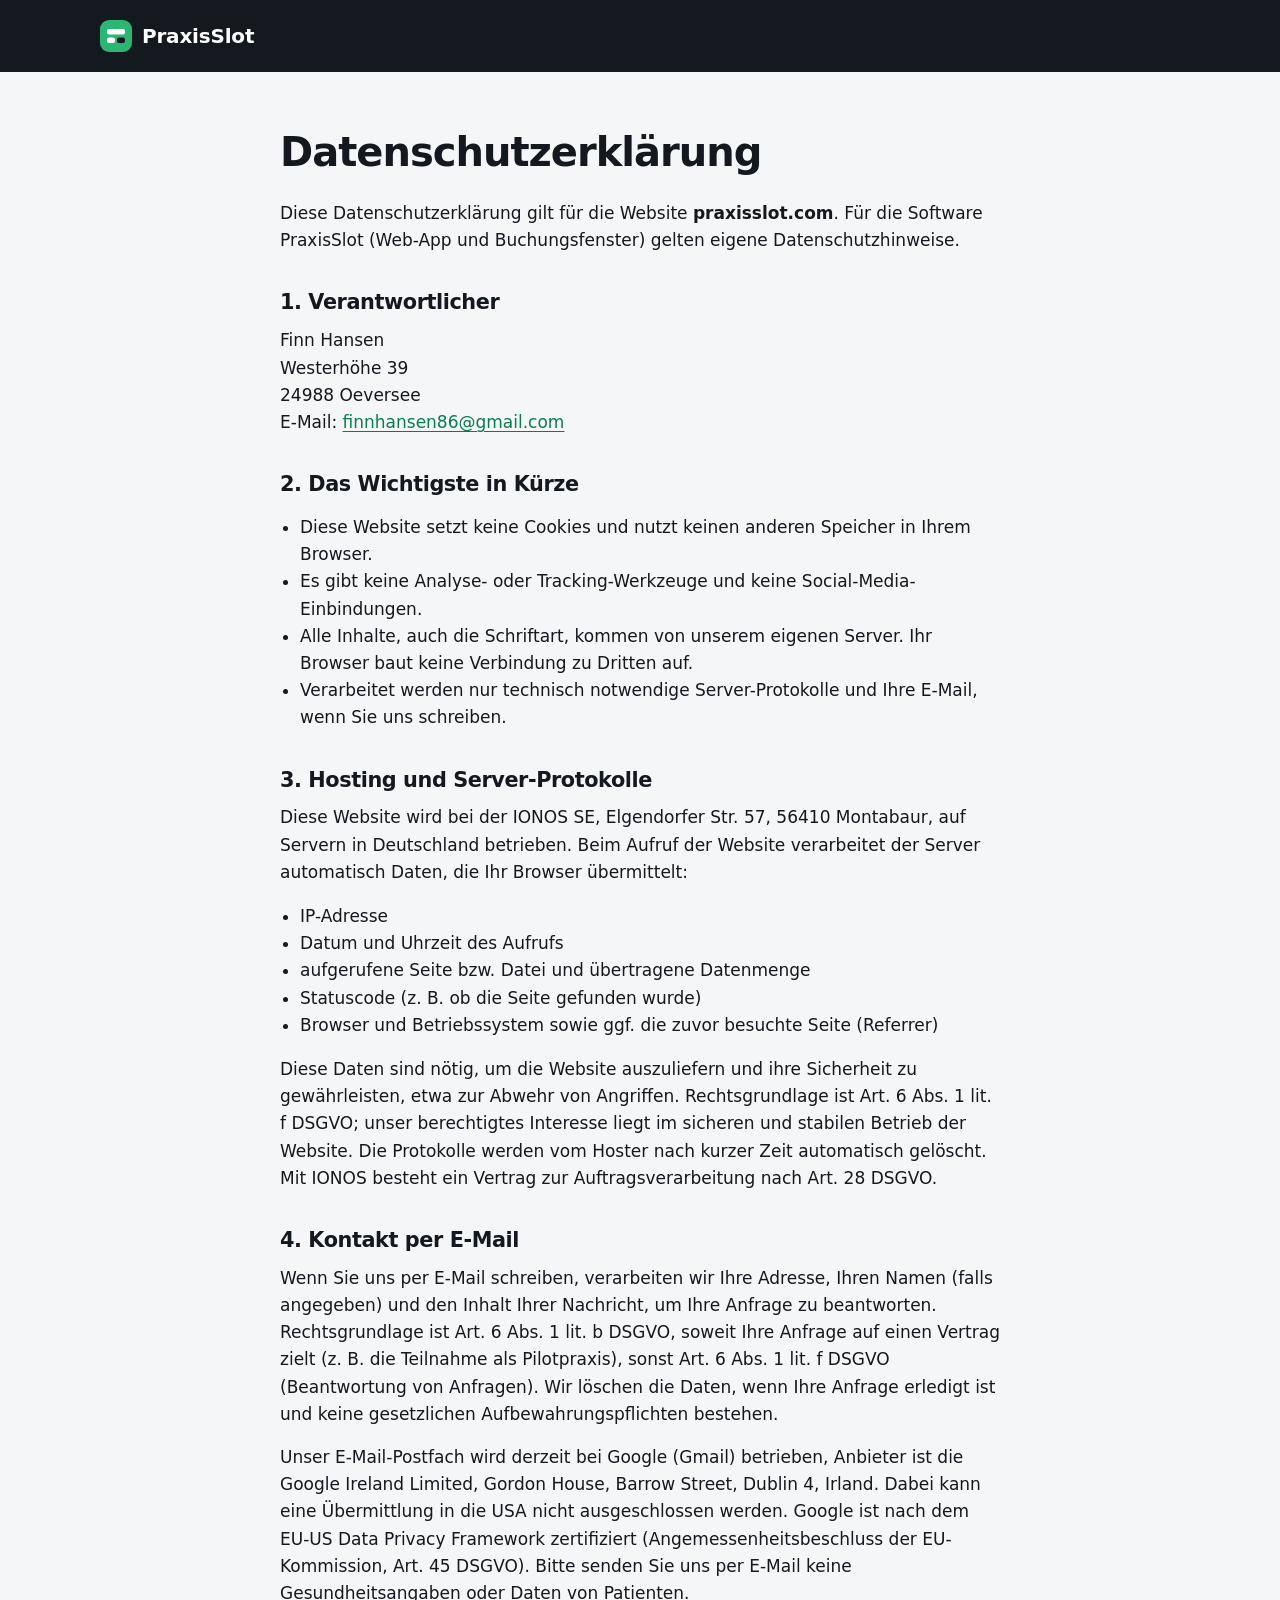
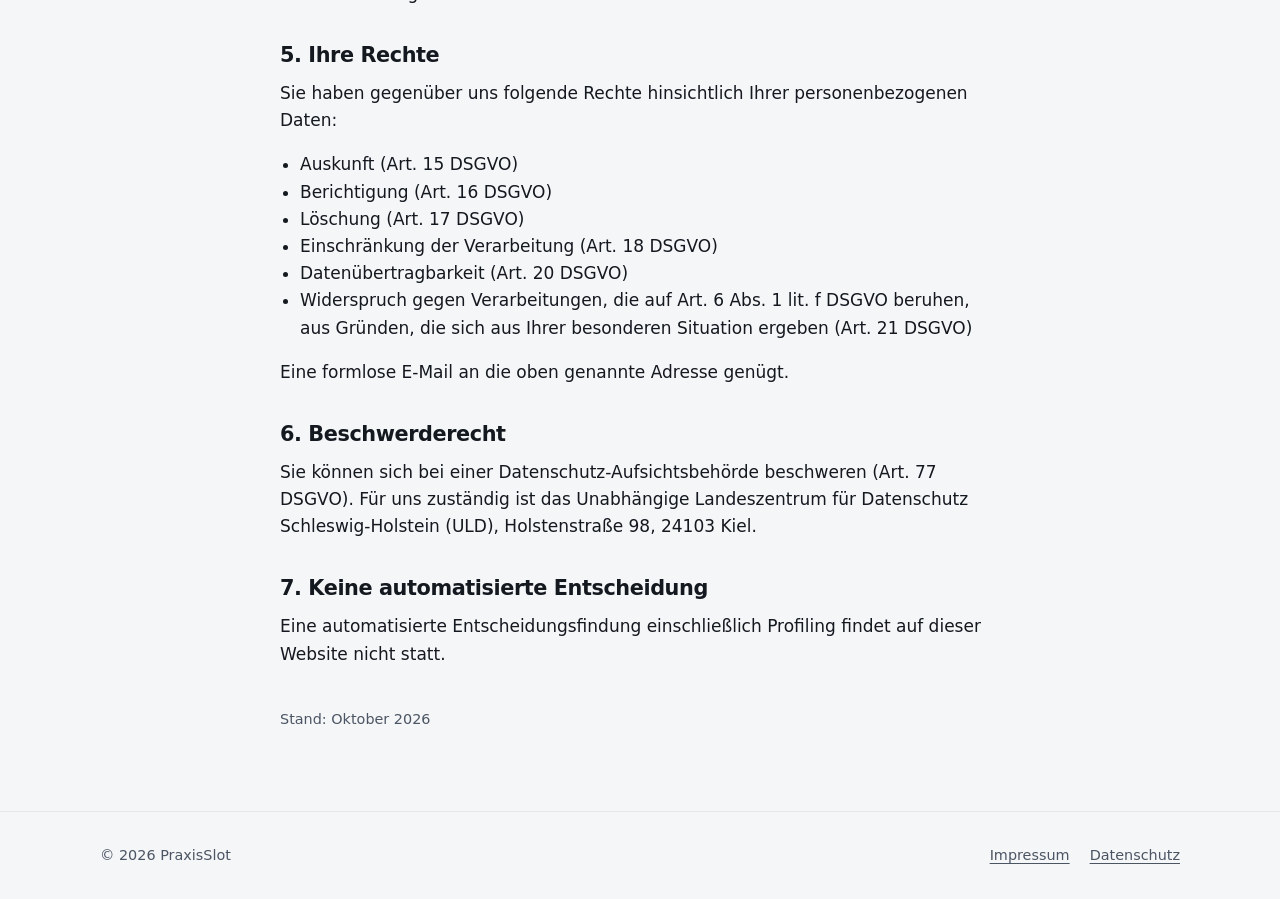
==== datenschutz.html @ 930cef3c "Add files via upload" ====
<!doctype html>
<html lang="de">
  <head>
    <meta charset="utf-8" />
    <meta name="viewport" content="width=device-width, initial-scale=1" />
    <title>Datenschutzerklärung – PraxisSlot</title>
    <meta name="robots" content="noindex" />
    <link rel="icon" href="favicon.svg" type="image/svg+xml" />
    <link rel="stylesheet" href="styles.css" />
  </head>
  <body>
    <header class="site-header">
      <div class="wrap">
        <a class="logo" href="./" aria-label="PraxisSlot – Startseite">
          <svg viewBox="0 0 32 32" aria-hidden="true">
            <rect width="32" height="32" rx="9" fill="#2BB673" />
            <rect x="7" y="9" width="18" height="5.5" rx="2" fill="#FFFFFF" />
            <rect x="7" y="17.5" width="8" height="5.5" rx="2" fill="#FFFFFF" />
            <rect x="17" y="17.5" width="8" height="5.5" rx="2" fill="#14181F" />
          </svg>
          PraxisSlot
        </a>
      </div>
    </header>

    <main class="legal">
      <div class="wrap">
        <h1>Datenschutzerklärung</h1>
        <p>
          Diese Datenschutzerklärung gilt für die Website <strong>praxisslot.com</strong>. Für die Software PraxisSlot
          (Web-App und Buchungsfenster) gelten eigene Datenschutzhinweise.
        </p>

        <h2>1. Verantwortlicher</h2>
        <address>
          Finn Hansen<br />
          Westerhöhe 39<br />
          24988 Oeversee<br />
          E-Mail: <a href="mailto:finnhansen86@gmail.com">finnhansen86@gmail.com</a>
        </address>

        <h2>2. Das Wichtigste in Kürze</h2>
        <ul>
          <li>Diese Website setzt keine Cookies und nutzt keinen anderen Speicher in Ihrem Browser.</li>
          <li>Es gibt keine Analyse- oder Tracking-Werkzeuge und keine Social-Media-Einbindungen.</li>
          <li>
            Alle Inhalte, auch die Schriftart, kommen von unserem eigenen Server. Ihr Browser baut keine Verbindung zu
            Dritten auf.
          </li>
          <li>Verarbeitet werden nur technisch notwendige Server-Protokolle und Ihre E-Mail, wenn Sie uns schreiben.</li>
        </ul>

        <h2>3. Hosting und Server-Protokolle</h2>
        <p>
          Diese Website wird bei der IONOS SE, Elgendorfer Str. 57, 56410 Montabaur, auf Servern in Deutschland
          betrieben. Beim Aufruf der Website verarbeitet der Server automatisch Daten, die Ihr Browser übermittelt:
        </p>
        <ul>
          <li>IP-Adresse</li>
          <li>Datum und Uhrzeit des Aufrufs</li>
          <li>aufgerufene Seite bzw. Datei und übertragene Datenmenge</li>
          <li>Statuscode (z. B. ob die Seite gefunden wurde)</li>
          <li>Browser und Betriebssystem sowie ggf. die zuvor besuchte Seite (Referrer)</li>
        </ul>
        <p>
          Diese Daten sind nötig, um die Website auszuliefern und ihre Sicherheit zu gewährleisten, etwa zur Abwehr
          von Angriffen. Rechtsgrundlage ist Art. 6 Abs. 1 lit. f DSGVO; unser berechtigtes Interesse liegt im sicheren
          und stabilen Betrieb der Website. Die Protokolle werden vom Hoster nach kurzer Zeit automatisch gelöscht.
          Mit IONOS besteht ein Vertrag zur Auftragsverarbeitung nach Art. 28 DSGVO.
        </p>

        <h2>4. Kontakt per E-Mail</h2>
        <p>
          Wenn Sie uns per E-Mail schreiben, verarbeiten wir Ihre Adresse, Ihren Namen (falls angegeben) und den Inhalt
          Ihrer Nachricht, um Ihre Anfrage zu beantworten. Rechtsgrundlage ist Art. 6 Abs. 1 lit. b DSGVO, soweit Ihre
          Anfrage auf einen Vertrag zielt (z. B. die Teilnahme als Pilotpraxis), sonst Art. 6 Abs. 1 lit. f DSGVO
          (Beantwortung von Anfragen). Wir löschen die Daten, wenn Ihre Anfrage erledigt ist und keine gesetzlichen
          Aufbewahrungspflichten bestehen.
        </p>
        <p>
          Unser E-Mail-Postfach wird derzeit bei Google (Gmail) betrieben, Anbieter ist die Google Ireland Limited,
          Gordon House, Barrow Street, Dublin 4, Irland. Dabei kann eine Übermittlung in die USA nicht ausgeschlossen
          werden. Google ist nach dem EU-US Data Privacy Framework zertifiziert (Angemessenheitsbeschluss der
          EU-Kommission, Art. 45 DSGVO). Bitte senden Sie uns per E-Mail keine Gesundheitsangaben oder Daten von
          Patienten.
        </p>

        <h2>5. Ihre Rechte</h2>
        <p>Sie haben gegenüber uns folgende Rechte hinsichtlich Ihrer personenbezogenen Daten:</p>
        <ul>
          <li>Auskunft (Art. 15 DSGVO)</li>
          <li>Berichtigung (Art. 16 DSGVO)</li>
          <li>Löschung (Art. 17 DSGVO)</li>
          <li>Einschränkung der Verarbeitung (Art. 18 DSGVO)</li>
          <li>Datenübertragbarkeit (Art. 20 DSGVO)</li>
          <li>
            Widerspruch gegen Verarbeitungen, die auf Art. 6 Abs. 1 lit. f DSGVO beruhen, aus Gründen, die sich aus
            Ihrer besonderen Situation ergeben (Art. 21 DSGVO)
          </li>
        </ul>
        <p>Eine formlose E-Mail an die oben genannte Adresse genügt.</p>

        <h2>6. Beschwerderecht</h2>
        <p>
          Sie können sich bei einer Datenschutz-Aufsichtsbehörde beschweren (Art. 77 DSGVO). Für uns zuständig ist das
          Unabhängige Landeszentrum für Datenschutz Schleswig-Holstein (ULD), Holstenstraße 98, 24103 Kiel.
        </p>

        <h2>7. Keine automatisierte Entscheidung</h2>
        <p>Eine automatisierte Entscheidungsfindung einschließlich Profiling findet auf dieser Website nicht statt.</p>

        <p class="stand">Stand: Oktober 2026</p>
      </div>
    </main>

    <footer class="site-footer">
      <div class="wrap">
        <span>© 2026 PraxisSlot</span>
        <nav aria-label="Rechtliches">
          <a href="impressum.html">Impressum</a>
          <a href="datenschutz.html" aria-current="page">Datenschutz</a>
        </nav>
      </div>
    </footer>
  </body>
</html>
---- styles.css ----
/* PraxisSlot website. Fonts are self-hosted, no external resources. */

@font-face {
  font-family: 'Public Sans';
  font-style: normal;
  font-weight: 400;
  font-display: swap;
  src: url('fonts/public-sans-latin-400-normal.woff2') format('woff2');
}
@font-face {
  font-family: 'Public Sans';
  font-style: normal;
  font-weight: 500;
  font-display: swap;
  src: url('fonts/public-sans-latin-500-normal.woff2') format('woff2');
}
@font-face {
  font-family: 'Public Sans';
  font-style: normal;
  font-weight: 700;
  font-display: swap;
  src: url('fonts/public-sans-latin-700-normal.woff2') format('woff2');
}

:root {
  --ink: #14181f;
  --ink-2: #2a313c;
  --muted: #4b5563;
  --muted-on-dark: #c9cfd8;
  --page: #f5f6f8;
  --surface: #ffffff;
  --line: #e5e7eb;
  --accent: #0a7d4f;
  --accent-hover: #086640;
  --accent-soft: #e3f4ec;
  --accent-soft-text: #075c3a;
  --accent-bright: #2bb673;
  --mint: #7fe0b0;
  --radius-s: 10px;
  --radius-m: 12px;
  --radius-l: 16px;
  --wrap: 1120px;
}

*,
*::before,
*::after {
  box-sizing: border-box;
}

html {
  -webkit-text-size-adjust: 100%;
  scroll-behavior: smooth;
}

body {
  margin: 0;
  background: var(--page);
  color: var(--ink);
  font-family: 'Public Sans', system-ui, -apple-system, 'Segoe UI', sans-serif;
  font-size: 1.0625rem;
  line-height: 1.6;
}

img,
svg {
  display: block;
  max-width: 100%;
}

a {
  color: var(--accent);
  text-underline-offset: 3px;
}
a:hover {
  color: var(--accent-hover);
}

:focus-visible {
  outline: 3px solid var(--accent-bright);
  outline-offset: 3px;
  border-radius: 4px;
}

h1,
h2,
h3 {
  line-height: 1.2;
  margin: 0 0 0.75rem;
  letter-spacing: -0.01em;
}
h1 {
  font-size: clamp(2.1rem, 5vw, 3.4rem);
  letter-spacing: -0.025em;
}
h2 {
  font-size: clamp(1.6rem, 3.2vw, 2.3rem);
  letter-spacing: -0.02em;
}
h3 {
  font-size: 1.15rem;
}
p {
  margin: 0 0 1rem;
}

.wrap {
  width: 100%;
  max-width: var(--wrap);
  margin: 0 auto;
  padding: 0 20px;
}

.skip {
  position: absolute;
  left: -9999px;
}
.skip:focus {
  left: 16px;
  top: 16px;
  z-index: 10;
  background: var(--surface);
  padding: 0.5rem 1rem;
  border-radius: var(--radius-s);
}

/* Header */
.site-header {
  background: var(--ink);
  color: #fff;
}
.site-header .wrap {
  display: flex;
  align-items: center;
  justify-content: space-between;
  gap: 1rem;
  min-height: 72px;
}
.logo {
  display: inline-flex;
  align-items: center;
  gap: 0.625rem;
  font-weight: 700;
  font-size: 1.25rem;
  color: inherit;
  text-decoration: none;
  letter-spacing: -0.01em;
}
.logo:hover {
  color: inherit;
}
.logo svg {
  width: 32px;
  height: 32px;
  flex: none;
}
.site-nav {
  display: flex;
  gap: 1.5rem;
  font-weight: 500;
  font-size: 0.95rem;
}
.site-nav a {
  color: var(--muted-on-dark);
  text-decoration: none;
}
.site-nav a:hover {
  color: #fff;
}

/* Hero */
.hero {
  background: var(--ink);
  color: #fff;
  padding: 3.5rem 0 5rem;
  overflow: hidden;
}
.hero .wrap {
  display: grid;
  grid-template-columns: 1.1fr 0.9fr;
  gap: 3.5rem;
  align-items: center;
}
.badge {
  display: inline-flex;
  align-items: center;
  gap: 0.5rem;
  background: var(--ink-2);
  color: var(--mint);
  border-radius: 999px;
  padding: 0.3rem 0.85rem;
  font-size: 0.85rem;
  font-weight: 500;
  margin-bottom: 1.25rem;
}
.badge::before {
  content: '';
  width: 8px;
  height: 8px;
  border-radius: 50%;
  background: var(--accent-bright);
}
.hero p.lead {
  font-size: 1.2rem;
  color: var(--muted-on-dark);
  max-width: 34rem;
}
.hero h1 span {
  color: var(--mint);
}
.actions {
  display: flex;
  flex-wrap: wrap;
  gap: 0.75rem;
  margin-top: 1.75rem;
}
.btn {
  display: inline-flex;
  align-items: center;
  justify-content: center;
  min-height: 48px;
  padding: 0 1.4rem;
  border-radius: var(--radius-s);
  font-weight: 700;
  font-size: 1rem;
  text-decoration: none;
  border: 1.5px solid transparent;
}
.btn-primary {
  background: var(--accent-bright);
  color: var(--ink);
}
.btn-primary:hover {
  background: var(--mint);
  color: var(--ink);
}
.btn-ghost {
  border-color: #4a5260;
  color: #fff;
}
.btn-ghost:hover {
  border-color: #fff;
  color: #fff;
}

/* Day plan illustration */
.dayplan {
  background: var(--surface);
  color: var(--ink);
  border-radius: var(--radius-l);
  padding: 1.25rem;
  box-shadow: 0 24px 60px rgba(0, 0, 0, 0.35);
  font-size: 0.9rem;
}
.dayplan-head {
  display: flex;
  justify-content: space-between;
  align-items: baseline;
  margin-bottom: 0.9rem;
}
.dayplan-head strong {
  font-size: 1rem;
}
.dayplan-head span {
  color: var(--muted);
  font-size: 0.85rem;
}
.slots {
  display: grid;
  grid-template-columns: 3.2rem 1fr;
  gap: 0.5rem 0.75rem;
  align-items: stretch;
}
.slots time {
  color: var(--muted);
  font-size: 0.8rem;
  padding-top: 0.55rem;
  font-variant-numeric: tabular-nums;
}
.slot {
  border-radius: var(--radius-s);
  padding: 0.55rem 0.75rem;
  background: var(--page);
  border-left: 4px solid #9aa3af;
}
.slot b {
  display: block;
  font-weight: 500;
}
.slot small {
  color: var(--muted);
}
.slot.freed {
  background: repeating-linear-gradient(135deg, #fff 0 8px, #f1f2f4 8px 16px);
  border: 1.5px dashed #9aa3af;
  border-left-width: 1.5px;
  color: var(--muted);
}
.slot.freed b {
  text-decoration: line-through;
}
.slot.new {
  background: var(--accent-soft);
  border-left-color: var(--accent);
}
.slot.new small {
  color: var(--accent-soft-text);
  font-weight: 500;
}
.split {
  display: grid;
  gap: 0.5rem;
}
.dayplan-note {
  margin: 1rem 0 0;
  padding-top: 0.9rem;
  border-top: 1px solid var(--line);
  color: var(--muted);
  font-size: 0.85rem;
}

/* Sections */
section {
  padding: 5rem 0;
}
.section-intro {
  max-width: 44rem;
  margin-bottom: 2.5rem;
}
.section-intro p {
  color: var(--muted);
  font-size: 1.1rem;
}
.eyebrow {
  display: block;
  color: var(--accent);
  font-weight: 700;
  font-size: 0.85rem;
  letter-spacing: 0.08em;
  text-transform: uppercase;
  margin-bottom: 0.6rem;
}

.grid {
  display: grid;
  gap: 1.25rem;
}
.grid-2 {
  grid-template-columns: repeat(2, 1fr);
}
.grid-3 {
  grid-template-columns: repeat(3, 1fr);
}
.card {
  background: var(--surface);
  border: 1px solid var(--line);
  border-radius: var(--radius-m);
  padding: 1.6rem;
}
.card p {
  color: var(--muted);
  margin: 0;
}
.card .icon {
  width: 44px;
  height: 44px;
  border-radius: var(--radius-s);
  background: var(--accent-soft);
  color: var(--accent);
  display: grid;
  place-items: center;
  margin-bottom: 1rem;
}
.card .icon svg {
  width: 24px;
  height: 24px;
}
.card.featured {
  grid-column: span 2;
  background: var(--accent-soft);
  border-color: #bfe3d0;
}
.card.featured p {
  color: var(--accent-soft-text);
}
.card.featured .icon {
  background: var(--accent);
  color: #fff;
}

/* Audience */
.audience {
  background: var(--surface);
  border-top: 1px solid var(--line);
  border-bottom: 1px solid var(--line);
}
.audience .wrap {
  display: grid;
  grid-template-columns: 1fr 1fr;
  gap: 3rem;
  align-items: start;
}
.chips {
  display: flex;
  flex-wrap: wrap;
  gap: 0.6rem;
  list-style: none;
  padding: 0;
  margin: 0 0 1.5rem;
}
.chips li {
  background: var(--page);
  border: 1px solid var(--line);
  border-radius: 999px;
  padding: 0.45rem 1rem;
  font-weight: 500;
}
.note {
  border-left: 4px solid var(--accent);
  background: var(--page);
  border-radius: 0 var(--radius-s) var(--radius-s) 0;
  padding: 1rem 1.25rem;
  color: var(--muted);
  margin: 0;
}

/* Principles on dark */
.dark {
  background: var(--ink);
  color: #fff;
}
.dark .section-intro p {
  color: var(--muted-on-dark);
}
.dark .eyebrow {
  color: var(--mint);
}
.dark .card {
  background: var(--ink-2);
  border-color: #353d4a;
}
.dark .card p {
  color: var(--muted-on-dark);
}
.dark .card .icon {
  background: #1e3a2f;
  color: var(--mint);
}

/* Emails list */
.check-list {
  list-style: none;
  padding: 0;
  margin: 0;
  display: grid;
  gap: 0.75rem;
}
.check-list li {
  position: relative;
  padding-left: 2rem;
}
.check-list li::before {
  content: '';
  position: absolute;
  left: 0;
  top: 0.3rem;
  width: 1.15rem;
  height: 1.15rem;
  border-radius: 6px;
  background: var(--accent-soft)
    url("data:image/svg+xml,%3Csvg xmlns='http://www.w3.org/2000/svg' viewBox='0 0 16 16'%3E%3Cpath d='M4 8.5l2.5 2.5L12 5.5' fill='none' stroke='%230a7d4f' stroke-width='2' stroke-linecap='round' stroke-linejoin='round'/%3E%3C/svg%3E")
    center / 0.9rem no-repeat;
}
.check-list.no li::before {
  background: #f1f2f4
    url("data:image/svg+xml,%3Csvg xmlns='http://www.w3.org/2000/svg' viewBox='0 0 16 16'%3E%3Cpath d='M5 5l6 6M11 5l-6 6' fill='none' stroke='%234b5563' stroke-width='2' stroke-linecap='round'/%3E%3C/svg%3E")
    center / 0.85rem no-repeat;
}

/* Contact */
.contact {
  padding-top: 0;
}
.contact-box {
  background: var(--accent);
  color: #fff;
  border-radius: var(--radius-l);
  padding: 3rem;
  display: grid;
  grid-template-columns: 1.4fr 1fr;
  gap: 2rem;
  align-items: center;
}
.contact-box h2 {
  margin-bottom: 0.5rem;
}
.contact-box p {
  color: #d6f0e3;
  margin: 0;
}
.contact-box .btn {
  background: #fff;
  color: var(--accent-soft-text);
  justify-self: end;
  word-break: break-all;
}
.contact-box .btn:hover {
  background: var(--accent-soft);
}

/* Footer */
.site-footer {
  border-top: 1px solid var(--line);
  padding: 2rem 0;
  color: var(--muted);
  font-size: 0.9rem;
}
.site-footer .wrap {
  display: flex;
  flex-wrap: wrap;
  justify-content: space-between;
  gap: 1rem;
}
.site-footer nav {
  display: flex;
  gap: 1.25rem;
}
.site-footer a {
  color: var(--muted);
}

/* Legal pages */
.legal {
  padding: 3.5rem 0 4rem;
}
.legal .wrap {
  max-width: 760px;
}
.legal h1 {
  font-size: clamp(1.9rem, 4vw, 2.5rem);
  margin-bottom: 1.5rem;
}
.legal h2 {
  font-size: 1.3rem;
  margin-top: 2.25rem;
}
.legal h3 {
  font-size: 1.05rem;
  margin-top: 1.5rem;
}
.legal ul {
  padding-left: 1.25rem;
}
.legal address {
  font-style: normal;
}
.legal .stand {
  color: var(--muted);
  font-size: 0.9rem;
  margin-top: 2.5rem;
}

/* Responsive */
@media (max-width: 900px) {
  .hero .wrap,
  .audience .wrap,
  .contact-box {
    grid-template-columns: 1fr;
  }
  .hero {
    padding-top: 2.5rem;
  }
  .grid-3 {
    grid-template-columns: 1fr 1fr;
  }
  .contact-box .btn {
    justify-self: start;
  }
}
@media (max-width: 640px) {
  section {
    padding: 3.5rem 0;
  }
  .site-nav {
    display: none;
  }
  .grid-2,
  .grid-3 {
    grid-template-columns: 1fr;
  }
  .card.featured {
    grid-column: auto;
  }
  .contact-box {
    padding: 2rem 1.5rem;
  }
  .btn {
    width: 100%;
  }
}

@media (prefers-reduced-motion: reduce) {
  html {
    scroll-behavior: auto;
  }
}

.card.wide {
  grid-column: 1 / -1;
  display: grid;
  grid-template-columns: auto 1fr;
  column-gap: 1rem;
  align-items: center;
}
.card.wide .icon {
  grid-row: span 2;
  margin: 0;
}
.card.wide h3 {
  margin-bottom: 0.25rem;
}
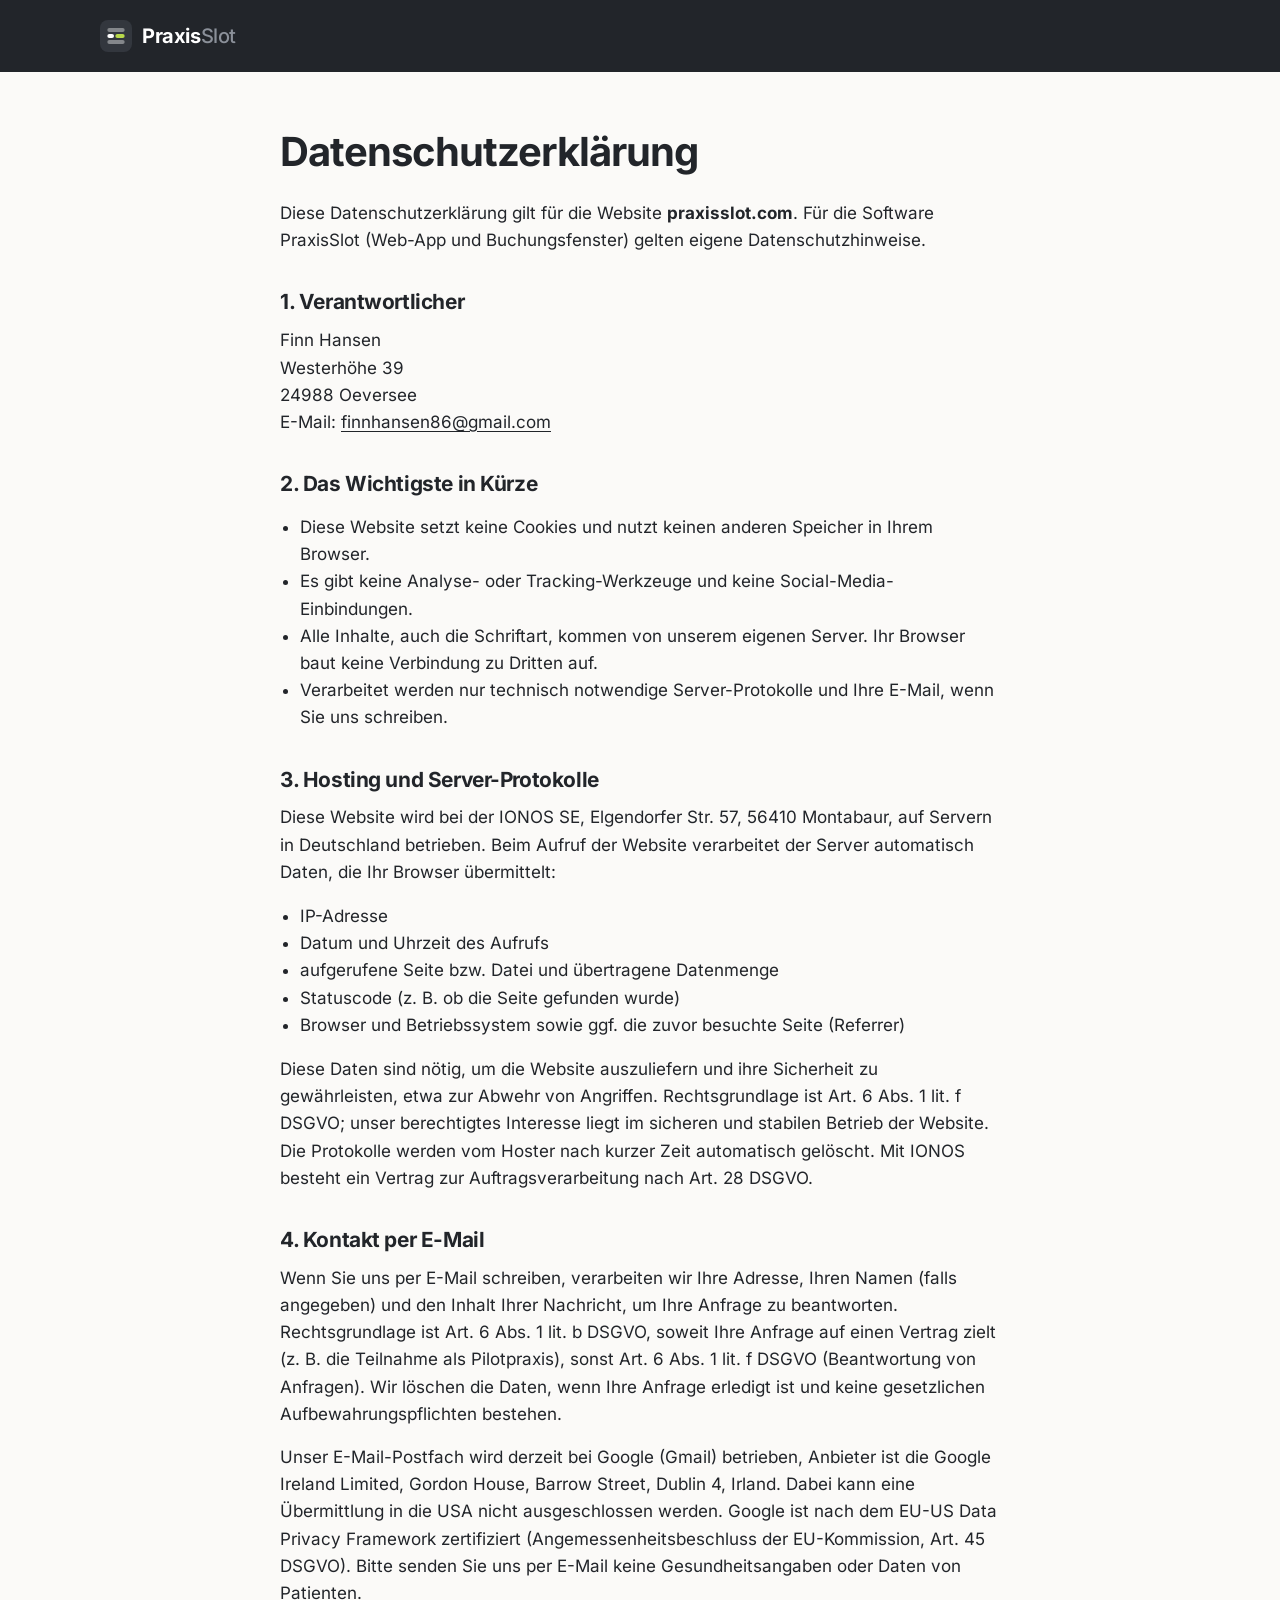
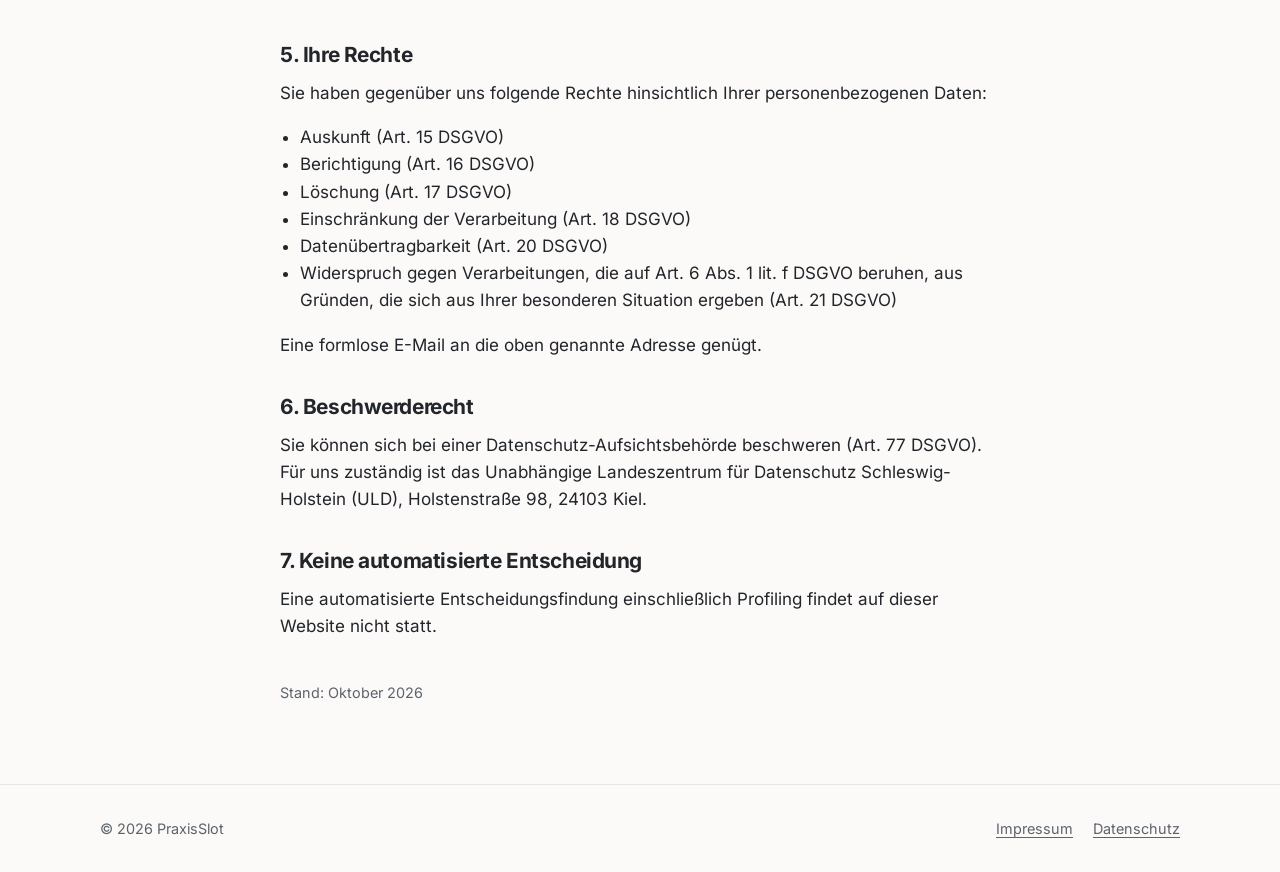
==== commit 86468bae: "feat: new PraxisSlot logo, favicon, Inter and brand colours (D-05) Logo mark and word mark as in the" ====
--- a/datenschutz.html
+++ b/datenschutz.html
@@ -12,13 +12,14 @@
     <header class="site-header">
       <div class="wrap">
         <a class="logo" href="./" aria-label="PraxisSlot – Startseite">
-          <svg viewBox="0 0 32 32" aria-hidden="true">
-            <rect width="32" height="32" rx="9" fill="#2BB673" />
-            <rect x="7" y="9" width="18" height="5.5" rx="2" fill="#FFFFFF" />
-            <rect x="7" y="17.5" width="8" height="5.5" rx="2" fill="#FFFFFF" />
-            <rect x="17" y="17.5" width="8" height="5.5" rx="2" fill="#14181F" />
+          <svg viewBox="0 0 48 48" aria-hidden="true">
+            <rect width="48" height="48" rx="12" fill="#33373E" />
+            <rect x="11" y="12" width="26" height="6" rx="3" fill="#FFFFFF" opacity="0.4" />
+            <rect x="11" y="21" width="10" height="6" rx="3" fill="#FFFFFF" />
+            <rect x="23" y="21" width="14" height="6" rx="3" fill="#B8D94A" />
+            <rect x="11" y="30" width="26" height="6" rx="3" fill="#FFFFFF" opacity="0.4" />
           </svg>
-          PraxisSlot
+          <span>Praxis<span class="logo-soft">Slot</span></span>
         </a>
       </div>
     </header>
--- a/styles.css
+++ b/styles.css
@@ -1,44 +1,47 @@
 /* PraxisSlot website. Fonts are self-hosted, no external resources. */
 
+/* Inter (SIL Open Font License, see fonts/OFL.txt), variable weight, Latin and Latin Extended. */
 @font-face {
-  font-family: 'Public Sans';
+  font-family: 'Inter';
   font-style: normal;
-  font-weight: 400;
+  font-weight: 100 900;
   font-display: swap;
-  src: url('fonts/public-sans-latin-400-normal.woff2') format('woff2');
+  src: url('fonts/inter-latin-wght-normal.woff2') format('woff2-variations');
+  unicode-range: U+0000-00FF, U+0131, U+0152-0153, U+02BB-02BC, U+02C6, U+02DA, U+02DC, U+0304,
+    U+0308, U+0329, U+2000-206F, U+20AC, U+2122, U+2191, U+2193, U+2212, U+2215, U+FEFF, U+FFFD;
 }
 @font-face {
-  font-family: 'Public Sans';
+  font-family: 'Inter';
   font-style: normal;
-  font-weight: 500;
+  font-weight: 100 900;
   font-display: swap;
-  src: url('fonts/public-sans-latin-500-normal.woff2') format('woff2');
-}
-@font-face {
-  font-family: 'Public Sans';
-  font-style: normal;
-  font-weight: 700;
-  font-display: swap;
-  src: url('fonts/public-sans-latin-700-normal.woff2') format('woff2');
+  src: url('fonts/inter-latin-ext-wght-normal.woff2') format('woff2-variations');
+  unicode-range: U+0100-02BA, U+02BD-02C5, U+02C7-02CC, U+02CE-02D7, U+02DD-02FF, U+0304, U+0308,
+    U+0329, U+1D00-1DBF, U+1E00-1E9F, U+1EF2-1EFF, U+2020, U+20A0-20AB, U+20AD-20C0, U+2113,
+    U+2C60-2C7F, U+A720-A7FF;
 }
 
 :root {
-  --ink: #14181f;
-  --ink-2: #2a313c;
-  --muted: #4b5563;
-  --muted-on-dark: #c9cfd8;
-  --page: #f5f6f8;
+  /* Brand colours of PraxisSlot: anthracite, lime only for gaps and what is filled, light
+     green for surfaces about gaps, paper as page. Lime is never text on white. */
+  --ink: #22252a;
+  --ink-2: #2e3238;
+  --ink-3: #33373e;
+  --muted: #5e636b;
+  --muted-on-dark: #c9cdd3;
+  --page: #fbfaf8;
   --surface: #ffffff;
-  --line: #e5e7eb;
-  --accent: #0a7d4f;
-  --accent-hover: #086640;
-  --accent-soft: #e3f4ec;
-  --accent-soft-text: #075c3a;
-  --accent-bright: #2bb673;
-  --mint: #7fe0b0;
-  --radius-s: 10px;
-  --radius-m: 12px;
-  --radius-l: 16px;
+  --surface-subtle: #f3f2ef;
+  --line: #e8e6e1;
+  --accent: #22252a;
+  --accent-hover: #000000;
+  --lime: #b8d94a;
+  --lime-soft: #eef6d6;
+  --lime-border: #d5e8a3;
+  --lime-text: #3f4f14;
+  --radius-s: 8px;
+  --radius-m: 10px;
+  --radius-l: 14px;
   --wrap: 1120px;
 }
 
@@ -57,7 +60,7 @@
   margin: 0;
   background: var(--page);
   color: var(--ink);
-  font-family: 'Public Sans', system-ui, -apple-system, 'Segoe UI', sans-serif;
+  font-family: 'Inter', system-ui, -apple-system, 'Segoe UI', sans-serif;
   font-size: 1.0625rem;
   line-height: 1.6;
 }
@@ -77,7 +80,7 @@
 }
 
 :focus-visible {
-  outline: 3px solid var(--accent-bright);
+  outline: 3px solid var(--ink);
   outline-offset: 3px;
   border-radius: 4px;
 }
@@ -144,10 +147,21 @@
   font-size: 1.25rem;
   color: inherit;
   text-decoration: none;
-  letter-spacing: -0.01em;
+  letter-spacing: -0.02em;
 }
 .logo:hover {
   color: inherit;
+}
+.logo-soft {
+  font-weight: 500;
+  color: #8b9099;
+}
+/* On dark surfaces the focus ring is lime (contrast against anthracite). */
+.site-header :focus-visible,
+.hero :focus-visible,
+.dark :focus-visible,
+.contact-box :focus-visible {
+  outline-color: var(--lime);
 }
 .logo svg {
   width: 32px;
@@ -186,7 +200,7 @@
   align-items: center;
   gap: 0.5rem;
   background: var(--ink-2);
-  color: var(--mint);
+  color: var(--lime);
   border-radius: 999px;
   padding: 0.3rem 0.85rem;
   font-size: 0.85rem;
@@ -198,7 +212,7 @@
   width: 8px;
   height: 8px;
   border-radius: 50%;
-  background: var(--accent-bright);
+  background: var(--lime);
 }
 .hero p.lead {
   font-size: 1.2rem;
@@ -206,7 +220,7 @@
   max-width: 34rem;
 }
 .hero h1 span {
-  color: var(--mint);
+  color: var(--lime);
 }
 .actions {
   display: flex;
@@ -227,11 +241,11 @@
   border: 1.5px solid transparent;
 }
 .btn-primary {
-  background: var(--accent-bright);
+  background: var(--lime);
   color: var(--ink);
 }
 .btn-primary:hover {
-  background: var(--mint);
+  background: #cbe56f;
   color: var(--ink);
 }
 .btn-ghost {
@@ -291,7 +305,7 @@
   color: var(--muted);
 }
 .slot.freed {
-  background: repeating-linear-gradient(135deg, #fff 0 8px, #f1f2f4 8px 16px);
+  background: repeating-linear-gradient(135deg, #fff 0 8px, var(--surface-subtle) 8px 16px);
   border: 1.5px dashed #9aa3af;
   border-left-width: 1.5px;
   color: var(--muted);
@@ -300,11 +314,11 @@
   text-decoration: line-through;
 }
 .slot.new {
-  background: var(--accent-soft);
-  border-left-color: var(--accent);
+  background: var(--lime-soft);
+  border-left-color: var(--lime);
 }
 .slot.new small {
-  color: var(--accent-soft-text);
+  color: var(--lime-text);
   font-weight: 500;
 }
 .split {
@@ -365,7 +379,7 @@
   width: 44px;
   height: 44px;
   border-radius: var(--radius-s);
-  background: var(--accent-soft);
+  background: var(--surface-subtle);
   color: var(--accent);
   display: grid;
   place-items: center;
@@ -377,11 +391,11 @@
 }
 .card.featured {
   grid-column: span 2;
-  background: var(--accent-soft);
-  border-color: #bfe3d0;
+  background: var(--lime-soft);
+  border-color: var(--lime-border);
 }
 .card.featured p {
-  color: var(--accent-soft-text);
+  color: var(--lime-text);
 }
 .card.featured .icon {
   background: var(--accent);
@@ -433,18 +447,18 @@
   color: var(--muted-on-dark);
 }
 .dark .eyebrow {
-  color: var(--mint);
+  color: var(--lime);
 }
 .dark .card {
   background: var(--ink-2);
-  border-color: #353d4a;
+  border-color: #3a3e45;
 }
 .dark .card p {
   color: var(--muted-on-dark);
 }
 .dark .card .icon {
-  background: #1e3a2f;
-  color: var(--mint);
+  background: var(--ink-3);
+  color: var(--lime);
 }
 
 /* Emails list */
@@ -467,12 +481,12 @@
   width: 1.15rem;
   height: 1.15rem;
   border-radius: 6px;
-  background: var(--accent-soft)
-    url("data:image/svg+xml,%3Csvg xmlns='http://www.w3.org/2000/svg' viewBox='0 0 16 16'%3E%3Cpath d='M4 8.5l2.5 2.5L12 5.5' fill='none' stroke='%230a7d4f' stroke-width='2' stroke-linecap='round' stroke-linejoin='round'/%3E%3C/svg%3E")
+  background: var(--surface-subtle)
+    url("data:image/svg+xml,%3Csvg xmlns='http://www.w3.org/2000/svg' viewBox='0 0 16 16'%3E%3Cpath d='M4 8.5l2.5 2.5L12 5.5' fill='none' stroke='%2322252a' stroke-width='2' stroke-linecap='round' stroke-linejoin='round'/%3E%3C/svg%3E")
     center / 0.9rem no-repeat;
 }
 .check-list.no li::before {
-  background: #f1f2f4
+  background: var(--surface-subtle)
     url("data:image/svg+xml,%3Csvg xmlns='http://www.w3.org/2000/svg' viewBox='0 0 16 16'%3E%3Cpath d='M5 5l6 6M11 5l-6 6' fill='none' stroke='%234b5563' stroke-width='2' stroke-linecap='round'/%3E%3C/svg%3E")
     center / 0.85rem no-repeat;
 }
@@ -495,17 +509,17 @@
   margin-bottom: 0.5rem;
 }
 .contact-box p {
-  color: #d6f0e3;
+  color: var(--muted-on-dark);
   margin: 0;
 }
 .contact-box .btn {
-  background: #fff;
-  color: var(--accent-soft-text);
+  background: var(--lime);
+  color: var(--ink);
   justify-self: end;
   word-break: break-all;
 }
 .contact-box .btn:hover {
-  background: var(--accent-soft);
+  background: #cbe56f;
 }
 
 /* Footer */
